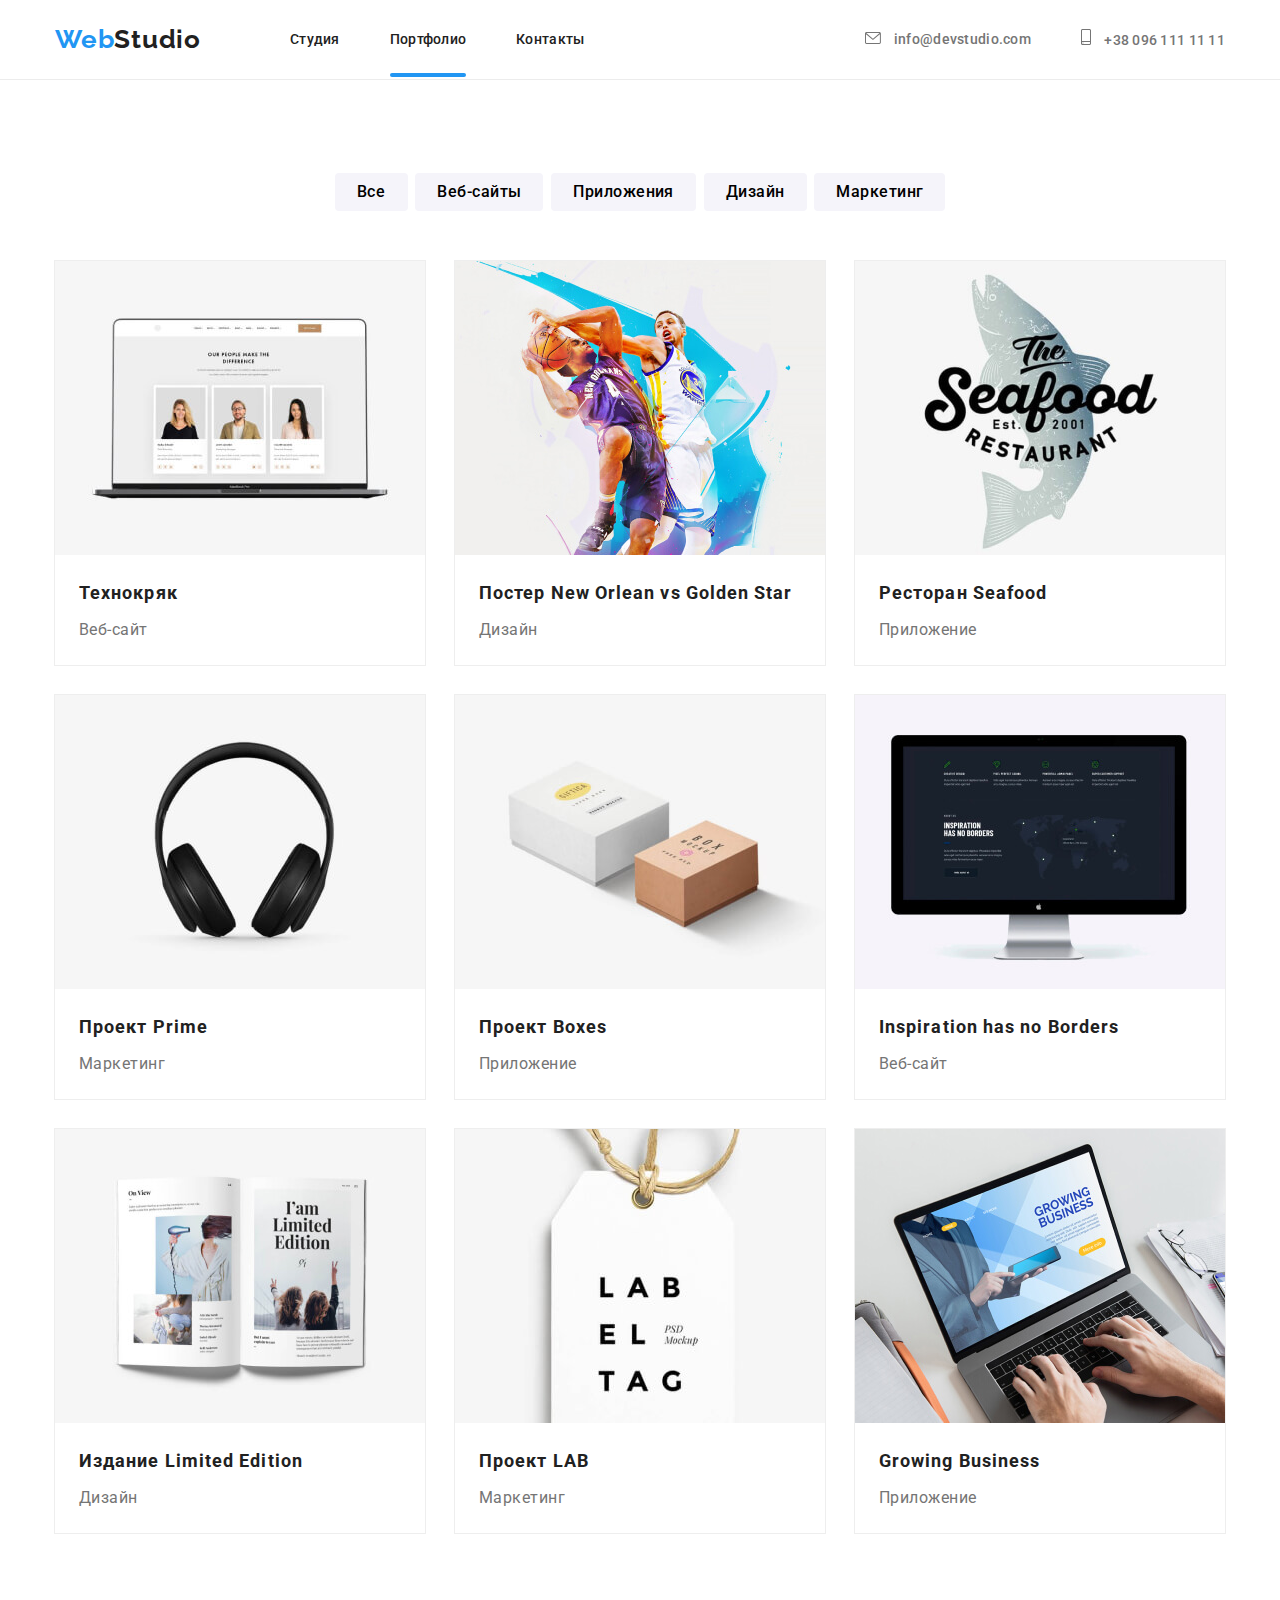
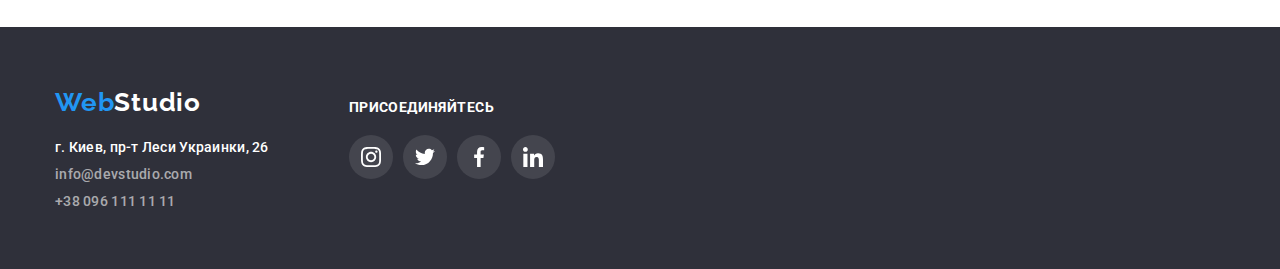
==== portfolio.html @ 3ea40f2e "Копирование (клонирование) предыдущей части" ====
<!DOCTYPE html>
<html lang="ru">

<head>
  <meta charset="UTF-8">
  <meta name="viewport" content="width=device-width, initial-scale=1.0">
  <title lang="en">webstudio</title>
  <link href="https://fonts.googleapis.com/css2?family=Raleway:wght@700&family=Roboto:wght@400;500;700;900&display=swap"
    rel="stylesheet">
  <link rel="stylesheet" href="https://cdnjs.cloudflare.com/ajax/libs/modern-normalize/1.0.0/modern-normalize.css" />
  <link rel="stylesheet" href="./css/styles.css">

</head>

<body class="body">
  <header class="header header-portfolio">
    <div class="container">
      <!--Навигация сайта-->
      <nav class="nav">
        <a href="./index.html" class="link">
          <p class="logo">Web<span class="span-logo">Studio</span></p>
        </a>
        <!--логотип будет рисунком-->
        <ul class="nav">
          <li class="list-item"><a href="./index.html" class="link text-nav text-nav-color">Студия</a></li>
          <li class="list-item"><a href="./portfolio.html"
              class="link text-nav text-nav-color link-current">Портфолио</a></li>
          <li class="list-item"><a href="" class="link text-nav text-nav-color">Контакты</a></li>
        </ul>
      </nav>
      <!--Контакты-->
      <address class="address">
        <ul class="address-item">
          <li class="list address-list-item icon-mail"><a href="mailto:info@devstudio.com"
              class="link text-nav contact-color">
              <svg class="header-mail-svg">
                <use href="./images/icon-svg/sprite.svg#icon-mail"></use>
              </svg>
              info@devstudio.com</a>
          </li>
          <li class="list address-list-item icon-phone"><a href="tel:+380961111111" class="link text-nav contact-color">
              <svg class="header-smartphone-svg">
                <use href="./images/icon-svg/sprite.svg#icon-smartphone"></use>
              </svg>
              +38 096 111 11 11</a></li>
        </ul>
      </address>
    </div>
  </header>

  <section class="portfolio">

    <div class="filter container">

      <ul class="filter-list list">
        <li><button class="filter-button" type="button">Все</button></li>
        <li><button class="filter-button" type="button">Веб-сайты</button></li>
        <li><button class="filter-button" type="button">Приложения</button></li>
        <li><button class="filter-button" type="button">Дизайн</button></li>
        <li><button class="filter-button" type="button">Маркетинг</button></li>
      </ul>

    </div>


    <div class="container">
      <ul class="flex-container">
        <li class="list sort-container-item">
          <div class="sort-thumb">
            <p class="ovrlay-text">
              Технокряк это современная площадка распространения коронавируса. Компании используют эту платформу для
              цифрового шпионажа и атак на защищённые сервера конкурентов.
            </p>
            <img class="img-portfolio-item" src="./images/portfolio/img-1.jpg"
              alt="на экране макбука фотографии двух женщин и мужчины с описанием их профилей">
          </div>

          <h2 class="portfolio-title">Технокряк</h2>
          <p class="portfolio-item portfolio-text-common">Веб-сайт</p>
        </li>
        <li class="list sort-container-item">
          <div class="sort-thumb">
            <p class="ovrlay-text">
              Технокряк это современная площадка распространения коронавируса. Компании используют эту платформу для
              цифрового шпионажа и атак на защищённые сервера конкурентов.
            </p>
            <img class="img-portfolio-item" src="./images/portfolio/img-2.jpg" alt="два баскетболиста боряться за мячь">
          </div>
          <h2 class="portfolio-title">Постер <span lang="en">New Orlean vs Golden Star</span></h2>
          <p class="portfolio-item portfolio-text-common">Дизайн</p>
        </li>
        <li class="list sort-container-item">
          <div class="sort-thumb">
            <p class="ovrlay-text">
              Технокряк это современная площадка распространения коронавируса. Компании используют эту платформу для
              цифрового шпионажа и атак на защищённые сервера конкурентов.
            </p>
            <img class="img-portfolio-item" src="./images/portfolio/img-3.jpg" alt="логотип компании с рисунком рыбы">
          </div>
          <h2 class="portfolio-title">Ресторан <span lang="en">Seafood</span></h2>
          <p class="portfolio-item portfolio-text-common">Приложение</p>
        </li>
        <li class="list sort-container-item">
          <div class="sort-thumb">
            <p class="ovrlay-text">
              Технокряк это современная площадка распространения коронавируса. Компании используют эту платформу для
              цифрового шпионажа и атак на защищённые сервера конкурентов.
            </p>
            <img class="img-portfolio-item" src="./images/portfolio/img-4.jpg" alt="большие наушники">
          </div>
          <h2 class="portfolio-title">Проект <span lang="en">Prime</span></h2>
          <p class="portfolio-item portfolio-text-common">Маркетинг</p>
        </li>
        <li class="list sort-container-item">
          <div class="sort-thumb">
            <p class="ovrlay-text">
              Технокряк это современная площадка распространения коронавируса. Компании используют эту платформу для
              цифрового шпионажа и атак на защищённые сервера конкурентов.
            </p>
            <img class="img-portfolio-item" src="./images/portfolio/img-5.jpg"
            alt="две рядомстоящие коробочки разных размеров">
          </div>
          <h2 class="portfolio-title">Проект <span lang="en">Boxes</span></h2>
          <p class="portfolio-item portfolio-text-common">Приложение</p>
        </li>
        <li class="list sort-container-item">
          <div class="sort-thumb">
            <p class="ovrlay-text">
              Технокряк это современная площадка распространения коронавируса. Компании используют эту платформу для
              цифрового шпионажа и атак на защищённые сервера конкурентов.
            </p>
            <img class="img-portfolio-item" src="./images/portfolio/img-6.jpg" alt="на экране монитора карта мира">
          </div>
          <h2 lang="en" class="portfolio-title">Inspiration has no Borders</h2>
          <p class="portfolio-item portfolio-text-common">Веб-сайт</p>
        </li>
        <li class="list sort-container-item">
          <div class="sort-thumb">
            <p class="ovrlay-text">
              Технокряк это современная площадка распространения коронавируса. Компании используют эту платформу для
              цифрового шпионажа и атак на защищённые сервера конкурентов.
            </p>
            <img class="img-portfolio-item" src="./images/portfolio/img-7.jpg"
            alt="открытая книга с тремя фото и описанием">
          </div>
          <h2 class="portfolio-title">Издание <span lang="en">Limited Edition</span></h2>
          <p class="portfolio-item portfolio-text-common">Дизайн</p>
        </li>
        <li class="list sort-container-item">
          <div class="sort-thumb">
            <p class="ovrlay-text">
              Технокряк это современная площадка распространения коронавируса. Компании используют эту платформу для
              цифрового шпионажа и атак на защищённые сервера конкурентов.
            </p>
            <img class="img-portfolio-item" src="./images/portfolio/img-8.jpg" alt="бумажный ярлык на веревочке">
          </div>
          <h2 class="portfolio-title">Проект <span lang="en">LAB</span></h2>
          <p class="portfolio-item portfolio-text-common">Маркетинг</p>
        </li>
        <li class="list sort-container-item">
          <div class="sort-thumb">
            <p class="ovrlay-text">
              Технокряк это современная площадка распространения коронавируса. Компании используют эту платформу для
              цифрового шпионажа и атак на защищённые сервера конкурентов.
            </p>
            <img class="img-portfolio-item" src="./images/portfolio/img-9.jpg" alt="человек печатает что-то на ноутбуке">
          </div>
          <h2 lang="en" class="portfolio-title">Growing Business</h2>
          <p class="portfolio-item portfolio-text-common">Приложение</p>
        </li>
      </ul>
    </div>
  </section>
  <!--Контактная информация FOOTER-->
  <footer class="footer">
    <!--логотип будет рисунком-->
    <div class="container footer-section footer-links">
      <div>
        <a href="./index.html" class="link">
          <p class="logo logo-footer">Web<span class="span-logo-footer">Studio</span></p>
        </a>
        <address>
          <ul class="footer-adsress">
            <li class="list footer-list-item"><a href="https://goo.gl/maps/oLF53C2D6kYeBcpo7" target="_blank"
                class="link text-nav map-text">
                г. Киев, пр-т Леси Украинки, 26</a></li>
            <li class="list footer-list-item"><a href="mailto:info@devstudio.com"
                class="link text-nav contact-color footer-contact-color">info@devstudio.com</a></li>
            <li class="list footer-list-item footer-adsress"><a href="tel:+380961111111"
                class="link text-nav contact-color footer-contact-color">+38 096
                111 11 11</a></li>
          </ul>
        </address>
      </div>
      <div>
        <h2 class="footer-title title text-common">ПРИСОЕДИНЯЙТЕСЬ</h2>
        <ul class="footer-list">
          <li class="footer-list-item"><a class="footer-list-link" href="https://www.instagram.com/">
              <svg class="footer-list-svg">
                <use href="./images/icon-svg/sprite.svg#icon-instagram"></use>
              </svg>
            </a></li>
          <li class="footer-list-item"><a class="footer-list-link" href="https://twitter.com/">
              <svg class="footer-list-svg">
                <use href="./images/icon-svg/sprite.svg#icon-twitter"></use>
              </svg>
            </a></li>
          <li class="footer-list-item"><a class="footer-list-link" href="https://www.facebook.com/">
              <svg class="footer-list-svg">
                <use href="./images/icon-svg/sprite.svg#icon-facebook"></use>
              </svg>
            </a></li>
          <li class="footer-list-item"><a class="footer-list-link" href="https://www.linkedin.com/">
              <svg class="footer-list-svg">
                <use href="./images/icon-svg/sprite.svg#icon-linkedin"></use>
              </svg>
            </a></li>
        </ul>
      </div>
    </div>

  </footer>
</body>

</html>
---- css/styles.css ----
:root {
--accent-color: #2196F3;
--main-font-color: #212121;
--secondary-font-color: #757575;
--text-dark-theme-color: #FFFFFF;
--text-backgrond-color-dark: #2F303A;
--icon-fill: #AFB1B8;
--sort-container-item: #EEEEEE;
--filter-button-bg: #f5f4fa;
}

*,
*::before,
*::after {
  margin: 0;
  padding: 0;
  box-sizing: border-box;
}

img {
  display: block;
}

/* ===========  COMPONENT  =========== */
body {
  font-family: "Roboto", sans-serif;
  font-style: normal;
  }

.list {
    list-style: none;
  }
.list-item {
    list-style: none;
  }

.link {
    text-decoration: none;

  }
.link:hover,
.link:focus {
  color: var(--accent-color);
}



.title {
font-weight: 700;
font-size: 36px;
line-height: 1.167;
color: var(--main-font-color);
}
.text-common {
  text-align: center;
  letter-spacing: 0.03em;
}

.container {
  width: 1200px;
  padding: 0 15px;
  margin: 0 auto;
  /* outline: 1px solid red; */
}
.backdrop {
  position: fixed;
  width: 100%;
  height: 100%;
  top: 0;
  left: 0;
  background-color: rgba(0, 0, 0, 0.2);
  transition: all 250ms cubic-bezier(0.4, 0, 0.2, 1);
}
.modal {
  position: absolute;
  top: 50%;
  left: 50%;
  transform: translate(-50%, -50%);
  width: 528px;
  height: 581px;
  background-color: var(--text-dark-theme-color);
}

.close-btn {
position: absolute;
cursor: pointer;
width: 30px;
height: 30px;
top: 8px;
right: 8px;
border: 1px solid rgba(0, 0, 0, 0.1);
border-radius: 50%;
background-color: var(--text-dark-theme-color);
}
.modal-close-svg {
width: 11px;
height: 11px;
}

.is-hidden {
opacity: 0;
visibility: hidden;
pointer-events: none;
}
/* ===========  END COMPONENT  =========== */

/* ===========  HEADER  =========== */
 .header {
    padding: 24px 0px;
    /* outline: 1px solid red; */
}

.header .container {
  display: flex;
  align-items: center;

}
.header-portfolio {
  padding: 24px 0px;
  outline: 1px solid #ECECEC;
}
.header-portfolio .container {
  display: flex;
  align-items: center;
}

.nav {
  display: flex;
  align-items: center;
}

.logo {
  font-family: Raleway;
  font-style: normal;
  font-weight: 700;
  font-size: 26px;
  line-height: 1.192;
  letter-spacing: 0.03em;
  color: var(--accent-color);

}
a .logo {
  margin-left: 0px;
  margin-right: 90px;
  max-width: 145px;
  /* в макете стоит 93 пикселя. я округлил до 90, как рекомендовал Лёша */
}

.nav .list-item:not(:last-child) {
margin-right: 50px;
}

.span-logo {
  color: var(--main-font-color);
}
.text-nav {
  font-weight: 500;
  font-style: normal;
  font-size: 14px;
  line-height: 1.143;
  letter-spacing: 0.02em;
}
.text-nav-color {
  color: var(--main-font-color);
  transition: color 250ms cubic-bezier(0.4, 0, 0.2, 1);
}
.contact-color {
  color: var(--secondary-font-color);
  transition: color 250ms cubic-bezier(0.4, 0, 0.2, 1);
}
.container .address-item {
  display: flex;
  align-items: center;
}
.address {
  margin-left: auto;
}

.address-list-item:not(:last-child) {
margin-right: 50px;
}

.header-mail-svg {
  width: 16px;
  height: 12px;
  fill: currentColor;
  margin-right: 10px;
}

.header-smartphone-svg {
  width: 10px;
  height: 16px;
  fill: currentColor;
  margin-right: 10px;
}

/* ===========  END HEADER  =========== */

/* ===========  HERO  =========== */
.hero {
  text-align: center;
  padding: 200px 15px;
  margin: 0 auto;

}


.hero-overlay  {
  height: 600px;
  max-width: 1600px;
  margin-left: auto;
  margin-right: auto;
  background-image: linear-gradient(to right,rgba(47, 48, 58, 0.4), rgba(47, 48, 58, 0.4)
  ) ,
  url("../images/hero/hero.png");
  background-size: cover;
}



.hero-title {
font-weight: 900;
font-size: 44px;
line-height: 1.5;
letter-spacing: 0.06em;
text-transform: uppercase;
color: var(--text-dark-theme-color);
padding-right: 252px;
padding-bottom: 30px;
padding-left: 252px;

}
.footer-list-link

.btn {
color: var(--text-dark-theme-color);
background-color: var(--accent-color);
width: 200px;
height: 50px;
left: 700px;
top: 430px;
font-weight: 700;
font-size: 16px;
line-height: 1.875;
letter-spacing: 0.06em;

border-radius: 4px;
cursor: pointer;
transition: color 250ms cubic-bezier(0.4, 0, 0.2, 1);
}

.btn:hover,
.btn:focus {
  box-shadow: 0px 4px 4px rgba(0, 0, 0, 0.15);
  color: var(--accent-color);
  background-color: var(--text-dark-theme-color);
}

.btn .container {
  width: 1170px;
  padding: 0 15px;
  margin: 0 auto;
}
/* ===========  END HERO  =========== */

/* ===========  ADVANTAGE  =========== */
.hidden-section-title {
display: none;
}

.advantage {
  padding-top: 94px;
  padding-bottom: 94px;
}

.advantage-section {
  display: flex;
  letter-spacing: 0px;
}

.advantage-section-item {
  letter-spacing: 0.03em;
}
.icon-antena::before {
background-image: url(../images/icon-svg/antenna.svg);
background-repeat: no-repeat;
background-position: center;
}

.icon-clock::before {
  background-image: url(../images/icon-svg/clock.svg);
  background-repeat: no-repeat;
  background-position: center;
}
.icon-diagram::before {
  background-repeat: no-repeat;
  background-position: center;
  background-image: url(../images/icon-svg/diagram.svg);
}
.icon-astronaut::before {
  background-image: url(../images/icon-svg/astronaut.svg);
  background-repeat: no-repeat;
  background-position: center;
  }


.advantage-section-item::before {
  content: "";
  display: inline-block;
  width: 270px;
  height: 120px;
  background-color: #F5F4FA;
  border-radius: 4px;
  margin-bottom: 30px;
}


.advantage-section-title {
  font-weight: 700;
  font-size: 14px;
  line-height: 1.143;
  text-transform: uppercase;
  color: var(--main-font-color);
  margin-bottom: 10px;
}

.section-item {
  font-weight: 400;
  font-size: 14px;
  line-height: 1.714;
  color: var(--secondary-font-color);
  max-width: 270px;
  margin-right: 30px;
 }

 .last-section-item {
   margin-right: 0px;
 }

/* ===========  END ADVANTAGE  =========== */

/* ===========  WHAT WE DO  =========== */
.whatwedo-title {
  margin-bottom: 50px;
}

.whatwedo {
padding-bottom: 94px;
}
.whatwedo-section {
  outline: 1px solid tomato;
}

.whatwedo-list {
  display: flex;
}
.whatwedo-item:not(:last-child) {
  margin-right: 30px;
}
.whatwedo-item {
  position: relative;
}
.whatwedo-thumb {
  position: absolute;
  bottom: 0;
  left: 0;
  background-color: rgba(47, 48, 58, 0.8);
  width: 100%;
  height: 24%;
}

.thumb-title {
  padding-top: 27px;
  padding-bottom: 27px;
  font-weight: 700;
  font-size: 14px;
  line-height: 1.143;
  text-align: center;
  letter-spacing: 0.03em;
  text-transform: uppercase;
  color: var(--text-dark-theme-color);


}

/* ===========  END WHAT WE DO  =========== */

/* ===========  TEAM  =========== */
.team {
  background: #F5F4FA;
  padding-top: 94px;
  padding-bottom: 94px;
}


.primary-team-title {
margin-bottom: 50px;
}
.team-list {
  display: flex;
}
.team-list-item {
background: var(--text-dark-theme-color);
box-shadow: 0px 1px 3px rgba(0, 0, 0, 0.12), 0px 1px 1px rgba(0, 0, 0, 0.14), 0px 2px 1px rgba(0, 0, 0, 0.2);
border-radius: 0px 0px 4px 4px;
}
.team-list-item:not(:last-child) {
  margin-right: 30px;

}
.team-img {
  margin-bottom: 30px;


}
.team-title {
  font-weight: 500;
  font-size: 16px;
  line-height: 1.187;
  color: var(--main-font-color);
  margin-bottom: 10px;
}
.team-text {
  font-size: 16px;
  line-height: 1.187;
}
.team-item {
  font-weight: 400;
  color: var(--secondary-font-color);
 }
/* ===========  END TEAM  =========== */

/* ===========  CLIENTS  =========== */
.clients-cont {
  padding-top: 94px;
  padding-bottom: 94px;
}

.clients-title {
margin-bottom: 50px;
}

.clients-list {
display: flex;
list-style: none;
}

.clients-item{

}

.clients-link {
  display: flex;
  align-items: center;
  justify-content: center;
  width: 170px;
  height: 90px;
  border: 1px solid var(--icon-fill);
  border-radius: 4px;
  color: var(--icon-fill);
  transition: color 250ms cubic-bezier(0.4, 0, 0.2, 1);
}

.clients-item:not(:last-child) {
  margin-right: 30px;
}

.clients-list-svg {
fill: currentColor;
}

.clients-link:hover,
.clients-link:focus {
  width: 170px;
  height: 90px;
  border: 1px solid var(--accent-color);
  color: var(--accent-color);
}
.client1 {
  width: 45px;
  height: 50px;
}
.client2 {
  width: 40px;
  height: 52px;
}
.client3 {
  width: 41px;
  height: 43px;
}
.client4 {
width: 80px;
height: 42px;
}
.client5 {
  width: 59px;
  height: 47px;
}
.client6 {
  width: 88px;
  height: 45px;
}

.social-links {
  display: flex;
  list-style: none;
  justify-content: center;
  padding-top: 16px;
  padding-bottom: 30px;
  margin-left: auto;
  margin-right: auto;
}

.social-list-item:not(:last-child) {
  margin-right: 10px;
}
.social-list-link {
  display: flex;
  align-items: center;
  justify-content: center;
  width: 44px;
  height: 44px;
  border-radius: 50%;
  background-color: var(--text-dark-theme-color);
  color:  var(--icon-fill);
  transition: color 250ms cubic-bezier(0.4, 0, 0.2, 1), background-color 250ms cubic-bezier(0.4, 0, 0.2, 1);
}

.social-list-svg {
  width: 20px;
  height: 20px;
  fill: currentColor;
}

.social-list-link:hover,
.social-list-link:focus {
  width: 44px;
  height: 44px;
  background-color: var(--accent-color);
  color: var(--text-dark-theme-color);
}
  /* ===========  END CLIENTS  =========== */

/* ===========  FOOTER  =========== */
.footer {
  padding-top: 60px;
  padding-bottom: 60px;
  background-color: var(--text-backgrond-color-dark);
}
.logo-footer {
  margin-bottom: 20px;
}

.footer-contact-color {
  color: rgba(255, 255, 255, 0.6);
}
.map-text {
  color: var(--text-dark-theme-color);
  transition: color 250ms cubic-bezier(0.4, 0, 0.2, 1);
}
.span-logo-footer {
  color: var(--text-dark-theme-color);
}
.footer-adsress {
  display: flex;
  flex-direction: column;
  margin-right: 70px;
  }
.footer-list-item:not(:last-child) {
  margin-bottom: 9px;
}
.footer-links {
  display: flex;
}
.footer-list {
  display: flex;
  list-style: none;
}
.footer-title {
  font-weight: 700;
  font-size: 14px;
  line-height: 1.143;
  letter-spacing: 0.03em;
  text-transform: uppercase;
  color: var(--text-dark-theme-color);
  padding-top: 12px;
  margin-bottom: 20px;
  text-align: left;
}

/* .footer-list-link {
  display: flex;
  align-items: center;
  justify-content: center;
  width: 44px;
  height: 44px;
  border-radius: 50%;
  background-color: rgba(255, 255, 255, 0.1);
} */
.footer-list-link:hover {
  background-color: var(--accent-color);
}
.footer-list-svg {
  width: 20px;
  height: 20px;
  fill: var(--text-dark-theme-color);
}
.footer-list-link {
  display: flex;
  align-items: center;
  justify-content: center;
  width: 44px;
  height: 44px;
  border-radius: 50%;
  background-color: rgba(255, 255, 255, 0.1);
  transition: background-color 250ms cubic-bezier(0.4, 0, 0.2, 1);


}

.footer-list-link:hover {
  background-color: var(--accent-color);
}
.footer-list-item:not(:last-child) {
  margin-right: 10px;
}
/* ===========  PORTFOLIO COMPONENT  =========== */
.portfolio-text-common {
font-size: 16px;
letter-spacing: 0.03em;
}

.portfolio {
  padding-top: 94px;
  padding-bottom: 94px;
}

.link-current {
position: relative;
padding-bottom: 30px;
}


.link-current::after {
  content: '';
  position: absolute;
  left: 0;
  bottom: 0;
  width: 100%;
  height: 4px;
  border-radius: 2px;
  background-color: var(--accent-color);

}
/* ===========  END PORTFOLIO COMPONENT  =========== */

/* ===========  PORTFOLIO BTN  =========== */
.filter {
  padding-bottom: 50px;
}
.filter-list {
  width: 611px;
  display: flex;
  justify-content: space-between;
  margin-left: auto;
  margin-right: auto;
}

.filter-button {
  font-weight: 500;
  font-size: 16px;
  line-height: 1.625;
  text-align: center;
  letter-spacing: 0.03em;
  color: var(--secondary-text-color);
  background-color: var(--filter-button-bg);
  border-style: none;
  min-width: 73px;
  height: 38px;
  padding: 6px 22px;
  border-radius: 4px;
  transition: color 250ms cubic-bezier(0.4, 0, 0.2, 1), background-color 250ms cubic-bezier(0.4, 0, 0.2, 1);
}

.filter-button:hover {

  color: var(--text-dark-theme-color);
  background-color: var(--accent-color);
  box-shadow: 0px 3px 1px rgba(0, 0, 0, 0.1), 0px 1px 2px rgba(0, 0, 0, 0.08), 0px 2px 2px rgba(0, 0, 0, 0.12);
  cursor: pointer;
}

/* ===========  END PORTFOLIO BTN  =========== */

/* ===========  PORTFOLIO SORT  =========== */
.flex-container {
  display: flex;
  flex-wrap: wrap;
}

.sort-container-item {
  margin-right: 30px;
  margin-bottom: 30px;
  outline: 1px solid var(--sort-container-item);
  transition: box-shadow 250ms cubic-bezier(0.4, 0, 0.2, 1);
}


.sort-thumb {
  position: relative;
  top: 0;
  left: 0;
  width: 370px;
  height: 294px;

  overflow: hidden;
  }

.sort-thumb:hover .ovrlay-text,
.sort-thumb:focus .ovrlay-text {
  transform: translateY(0);
}

  .ovrlay-text {
    position: absolute;
    width: 100%;
    height: 100%;
    padding: 63px 24px;
    font-weight: 400;
    font-size: 18px;
    line-height: 1.556;
    letter-spacing: 0.03em;
    color: var(--text-dark-theme-color);
    background: rgba(33, 150, 243, 0.9);
    transform: translateY(100%);
    transition: transform 250ms cubic-bezier(0.4, 0, 0.2, 1);

  }



.sort-container-item:hover,
.sort-container-item:focus {
  box-shadow: 0px 1px 1px rgba(0, 0, 0, 0.12), 0px 4px 4px rgba(0, 0, 0, 0.06), 1px 4px 6px rgba(0, 0, 0, 0.16);
}

.sort-container-item:nth-child(3n) {
  margin-right: 0px;
}
.sort-container-item:nth-last-child(-n+3) {
  margin-bottom: 0px;
}

.portfolio-title {
  font-weight: 700;
  font-size: 18px;
  line-height: 2;
  letter-spacing: 0.06em;
  color: var(--main-font-color);
  padding-top: 20px;
  padding-left: 24px;
  margin-bottom: 4px;
}
.portfolio-item {
  font-weight: 400;
  font-size: 16px;
  line-height: 1.875;
  color: var(--secondary-font-color);
  padding-left: 24px;
  margin-bottom: 20px;
}

.img-portfolio-item {
  margin-bottom: 20px;
}


/* ===========  END PORTFOLIO SORT  =========== */
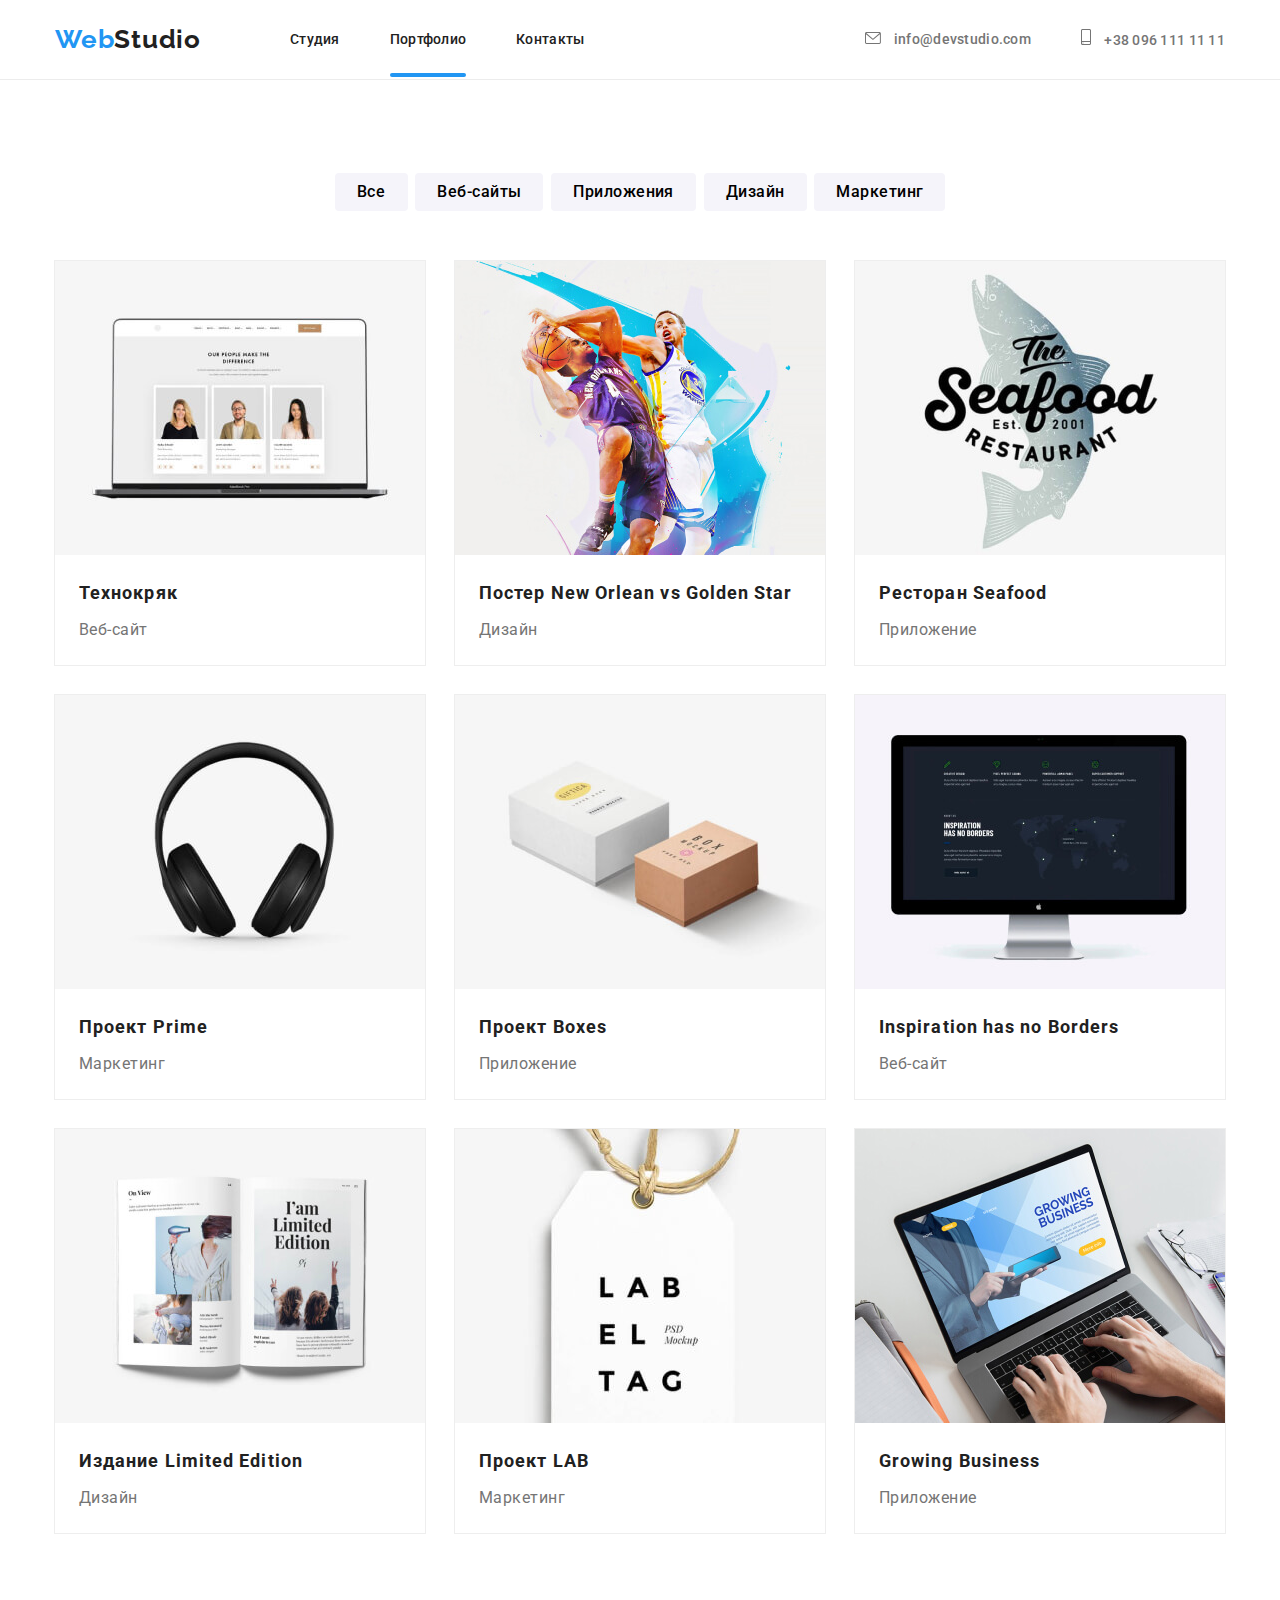
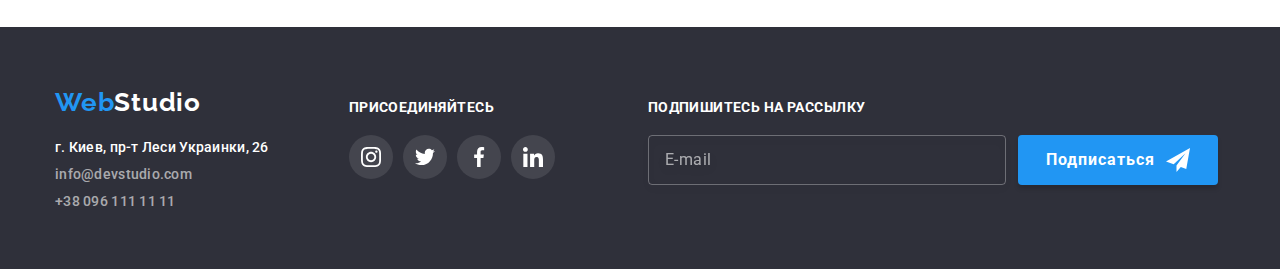
==== commit 0f5fb708: "Готово" ====
--- a/portfolio.html
+++ b/portfolio.html
@@ -192,7 +192,7 @@
           </ul>
         </address>
       </div>
-      <div>
+      <div class="footer-link-list">
         <h2 class="footer-title title text-common">ПРИСОЕДИНЯЙТЕСЬ</h2>
         <ul class="footer-list">
           <li class="footer-list-item"><a class="footer-list-link" href="https://www.instagram.com/">
@@ -217,8 +217,21 @@
             </a></li>
         </ul>
       </div>
-    </div>
-
+
+      <div class="form-footer">
+        <h2 class="footer-title title text-common">Подпишитесь на рассылку</h2>
+        <form action="#" method="GET" class="footer-form-area">
+          <input class="form-footer-name" type="email" name="footer-user-name" placeholder="E-mail" required>
+          <button class="form-footer-btn" type="submit">
+            Подписаться
+            <svg class="form-footer-icon" width="24px" height="24px">
+              <use href="./images/icon-svg/sprite.svg#icon-icon-send"></use>
+            </svg>
+          </button>
+        </form>
+      </div>
+
+    </div>
   </footer>
 </body>
 
--- a/css/styles.css
+++ b/css/styles.css
@@ -43,7 +43,17 @@
   color: var(--accent-color);
 }
 
-
+.visualy-hidden,
+.modal-form-check {
+position: absolute !important;
+clip: rect(1px 1px 1px 1px); /* IE6, IE7 */
+clip: rect(1px, 1px, 1px, 1px);
+padding: 0;
+border: 0;
+width: 0;
+height: 0;
+overflow: hidden;
+}
 
 .title {
 font-weight: 700;
@@ -62,24 +72,529 @@
   margin: 0 auto;
   /* outline: 1px solid red; */
 }
-.backdrop {
-  position: fixed;
+
+/* ===========  END COMPONENT  =========== */
+
+/* ===========  HEADER  =========== */
+ .header {
+    padding: 24px 0px;
+    /* outline: 1px solid red; */
+}
+
+.header .container {
+  display: flex;
+  align-items: center;
+
+}
+.header-portfolio {
+  padding: 24px 0px;
+  outline: 1px solid #ECECEC;
+}
+.header-portfolio .container {
+  display: flex;
+  align-items: center;
+}
+
+.nav {
+  display: flex;
+  align-items: center;
+}
+
+.logo {
+  font-family: Raleway;
+  font-style: normal;
+  font-weight: 700;
+  font-size: 26px;
+  line-height: 1.192;
+  letter-spacing: 0.03em;
+  color: var(--accent-color);
+
+}
+a .logo {
+  margin-left: 0px;
+  margin-right: 90px;
+  max-width: 145px;
+  /* в макете стоит 93 пикселя. я округлил до 90, как рекомендовал Лёша */
+}
+
+.nav .list-item:not(:last-child) {
+margin-right: 50px;
+}
+
+.span-logo {
+  color: var(--main-font-color);
+}
+.text-nav {
+  font-weight: 500;
+  font-style: normal;
+  font-size: 14px;
+  line-height: 1.143;
+  letter-spacing: 0.02em;
+}
+.text-nav-color {
+  color: var(--main-font-color);
+  transition: color 250ms cubic-bezier(0.4, 0, 0.2, 1);
+}
+.contact-color {
+  color: var(--secondary-font-color);
+  transition: color 250ms cubic-bezier(0.4, 0, 0.2, 1);
+}
+.container .address-item {
+  display: flex;
+  align-items: center;
+}
+.address {
+  margin-left: auto;
+}
+
+.address-list-item:not(:last-child) {
+margin-right: 50px;
+}
+
+.header-mail-svg {
+  width: 16px;
+  height: 12px;
+  fill: currentColor;
+  margin-right: 10px;
+}
+
+.header-smartphone-svg {
+  width: 10px;
+  height: 16px;
+  fill: currentColor;
+  margin-right: 10px;
+}
+
+/* ===========  END HEADER  =========== */
+
+/* ===========  HERO  =========== */
+.hero {
+  text-align: center;
+  padding: 200px 15px;
+  margin: 0 auto;
+
+}
+
+
+.hero-overlay  {
+  height: 600px;
+  max-width: 1600px;
+  margin-left: auto;
+  margin-right: auto;
+  background-image: linear-gradient(to right,rgba(47, 48, 58, 0.4), rgba(47, 48, 58, 0.4)
+  ) ,
+  url("../images/hero/hero.png");
+  background-size: cover;
+}
+
+
+
+.hero-title {
+font-weight: 900;
+font-size: 44px;
+line-height: 1.5;
+letter-spacing: 0.06em;
+text-transform: uppercase;
+color: var(--text-dark-theme-color);
+padding-right: 252px;
+padding-bottom: 30px;
+padding-left: 252px;
+}
+
+
+.btn,
+.modal-form-btn {
+color: var(--text-dark-theme-color);
+background-color: var(--accent-color);
+width: 200px;
+height: 50px;
+left: 700px;
+top: 430px;
+font-weight: 700;
+font-size: 16px;
+line-height: 1.875;
+letter-spacing: 0.06em;
+
+border-radius: 4px;
+cursor: pointer;
+transition: color 250ms cubic-bezier(0.4, 0, 0.2, 1);
+}
+
+.btn:hover,
+.btn:focus {
+  box-shadow: 0px 4px 4px rgba(0, 0, 0, 0.15);
+  color: rgb(213, 253, 194);
+  background-color: rgb(0, 82, 204);
+}
+
+.btn .container {
+  width: 1170px;
+  padding: 0 15px;
+  margin: 0 auto;
+}
+/* ===========  END HERO  =========== */
+
+/* ===========  ADVANTAGE  =========== */
+.hidden-section-title {
+display: none;
+}
+
+.advantage {
+  padding-top: 94px;
+  padding-bottom: 94px;
+}
+
+.advantage-section {
+  display: flex;
+  letter-spacing: 0px;
+}
+
+.advantage-section-item {
+  letter-spacing: 0.03em;
+}
+.icon-antena::before {
+background-image: url(../images/icon-svg/antenna.svg);
+background-repeat: no-repeat;
+background-position: center;
+}
+
+.icon-clock::before {
+  background-image: url(../images/icon-svg/clock.svg);
+  background-repeat: no-repeat;
+  background-position: center;
+}
+.icon-diagram::before {
+  background-repeat: no-repeat;
+  background-position: center;
+  background-image: url(../images/icon-svg/diagram.svg);
+}
+.icon-astronaut::before {
+  background-image: url(../images/icon-svg/astronaut.svg);
+  background-repeat: no-repeat;
+  background-position: center;
+  }
+
+
+.advantage-section-item::before {
+  content: "";
+  display: inline-block;
+  width: 270px;
+  height: 120px;
+  background-color: #F5F4FA;
+  border-radius: 4px;
+  margin-bottom: 30px;
+}
+
+
+.advantage-section-title {
+  font-weight: 700;
+  font-size: 14px;
+  line-height: 1.143;
+  text-transform: uppercase;
+  color: var(--main-font-color);
+  margin-bottom: 10px;
+}
+
+.section-item {
+  font-weight: 400;
+  font-size: 14px;
+  line-height: 1.714;
+  color: var(--secondary-font-color);
+  max-width: 270px;
+  margin-right: 30px;
+ }
+
+ .last-section-item {
+   margin-right: 0px;
+ }
+
+/* ===========  END ADVANTAGE  =========== */
+
+/* ===========  WHAT WE DO  =========== */
+.whatwedo-title {
+  margin-bottom: 50px;
+}
+
+.whatwedo {
+padding-bottom: 94px;
+}
+.whatwedo-section {
+  outline: 1px solid tomato;
+}
+
+.whatwedo-list {
+  display: flex;
+}
+.whatwedo-item:not(:last-child) {
+  margin-right: 30px;
+}
+.whatwedo-item {
+  position: relative;
+}
+.whatwedo-thumb {
+  position: absolute;
+  bottom: 0;
+  left: 0;
+  background-color: rgba(47, 48, 58, 0.8);
   width: 100%;
-  height: 100%;
-  top: 0;
-  left: 0;
-  background-color: rgba(0, 0, 0, 0.2);
-  transition: all 250ms cubic-bezier(0.4, 0, 0.2, 1);
-}
-.modal {
-  position: absolute;
-  top: 50%;
-  left: 50%;
-  transform: translate(-50%, -50%);
-  width: 528px;
-  height: 581px;
+  height: 24%;
+}
+
+.thumb-title {
+  padding-top: 27px;
+  padding-bottom: 27px;
+  font-weight: 700;
+  font-size: 14px;
+  line-height: 1.143;
+  text-align: center;
+  letter-spacing: 0.03em;
+  text-transform: uppercase;
+  color: var(--text-dark-theme-color);
+
+
+}
+
+/* ===========  END WHAT WE DO  =========== */
+
+/* ===========  TEAM  =========== */
+.team {
+  background: #F5F4FA;
+  padding-top: 94px;
+  padding-bottom: 94px;
+}
+
+
+.primary-team-title {
+margin-bottom: 50px;
+}
+.team-list {
+  display: flex;
+}
+.team-list-item {
+background: var(--text-dark-theme-color);
+box-shadow: 0px 1px 3px rgba(0, 0, 0, 0.12), 0px 1px 1px rgba(0, 0, 0, 0.14), 0px 2px 1px rgba(0, 0, 0, 0.2);
+border-radius: 0px 0px 4px 4px;
+}
+.team-list-item:not(:last-child) {
+  margin-right: 30px;
+
+}
+.team-img {
+  margin-bottom: 30px;
+
+
+}
+.team-title {
+  font-weight: 500;
+  font-size: 16px;
+  line-height: 1.187;
+  color: var(--main-font-color);
+  margin-bottom: 10px;
+}
+.team-text {
+  font-size: 16px;
+  line-height: 1.187;
+}
+.team-item {
+  font-weight: 400;
+  color: var(--secondary-font-color);
+ }
+/* ===========  END TEAM  =========== */
+
+/* ===========  CLIENTS  =========== */
+.clients-cont {
+  padding-top: 94px;
+  padding-bottom: 94px;
+}
+
+.clients-title {
+margin-bottom: 50px;
+}
+
+.clients-list {
+display: flex;
+list-style: none;
+}
+
+.clients-item{
+
+}
+
+.clients-link {
+  display: flex;
+  align-items: center;
+  justify-content: center;
+  width: 170px;
+  height: 90px;
+  border: 1px solid var(--icon-fill);
+  border-radius: 4px;
+  color: var(--icon-fill);
+  transition: color 250ms cubic-bezier(0.4, 0, 0.2, 1);
+}
+
+.clients-item:not(:last-child) {
+  margin-right: 30px;
+}
+
+.clients-list-svg {
+fill: currentColor;
+}
+
+.clients-link:hover,
+.clients-link:focus {
+  width: 170px;
+  height: 90px;
+  border: 1px solid var(--accent-color);
+  color: var(--accent-color);
+}
+.client1 {
+  width: 45px;
+  height: 50px;
+}
+.client2 {
+  width: 40px;
+  height: 52px;
+}
+.client3 {
+  width: 41px;
+  height: 43px;
+}
+.client4 {
+width: 80px;
+height: 42px;
+}
+.client5 {
+  width: 59px;
+  height: 47px;
+}
+.client6 {
+  width: 88px;
+  height: 45px;
+}
+
+.social-links {
+  display: flex;
+  list-style: none;
+  justify-content: center;
+  padding-top: 16px;
+  padding-bottom: 30px;
+  margin-left: auto;
+  margin-right: auto;
+}
+
+.social-list-item:not(:last-child) {
+  margin-right: 10px;
+}
+.social-list-link {
+  display: flex;
+  align-items: center;
+  justify-content: center;
+  width: 44px;
+  height: 44px;
+  border-radius: 50%;
   background-color: var(--text-dark-theme-color);
-}
+  color:  var(--icon-fill);
+  transition: color 250ms cubic-bezier(0.4, 0, 0.2, 1), background-color 250ms cubic-bezier(0.4, 0, 0.2, 1);
+}
+
+.social-list-svg {
+  width: 20px;
+  height: 20px;
+  fill: currentColor;
+}
+
+.social-list-link:hover,
+.social-list-link:focus {
+  width: 44px;
+  height: 44px;
+  background-color: var(--accent-color);
+  color: var(--text-dark-theme-color);
+}
+  /* ===========  END CLIENTS  =========== */
+
+/* ===========  FOOTER  =========== */
+.footer {
+  padding-top: 60px;
+  padding-bottom: 60px;
+  background-color: var(--text-backgrond-color-dark);
+}
+.logo-footer {
+  margin-bottom: 20px;
+}
+
+.footer-contact-color {
+  color: rgba(255, 255, 255, 0.6);
+}
+.map-text {
+  color: var(--text-dark-theme-color);
+  transition: color 250ms cubic-bezier(0.4, 0, 0.2, 1);
+}
+.span-logo-footer {
+  color: var(--text-dark-theme-color);
+}
+.footer-adsress {
+  display: flex;
+  flex-direction: column;
+  margin-right: 70px;
+  }
+.footer-list-item:not(:last-child) {
+  margin-bottom: 9px;
+}
+.footer-links {
+  display: flex;
+}
+.footer-list {
+  display: flex;
+  list-style: none;
+}
+.footer-title {
+  font-weight: 700;
+  font-size: 14px;
+  line-height: 1.143;
+  letter-spacing: 0.03em;
+  text-transform: uppercase;
+  color: var(--text-dark-theme-color);
+  padding-top: 12px;
+  margin-bottom: 20px;
+  text-align: left;
+}
+
+
+.footer-list-link:hover {
+  background-color: var(--accent-color);
+}
+.footer-list-svg {
+  width: 20px;
+  height: 20px;
+  fill: var(--text-dark-theme-color);
+}
+.footer-list-link {
+  display: flex;
+  align-items: center;
+  justify-content: center;
+  width: 44px;
+  height: 44px;
+  border-radius: 50%;
+  background-color: rgba(255, 255, 255, 0.1);
+  transition: background-color 250ms cubic-bezier(0.4, 0, 0.2, 1);
+}
+
+.footer-list-link:hover {
+  background-color: var(--accent-color);
+}
+.footer-list-item:not(:last-child) {
+  margin-right: 10px;
+}
+
+.footer-link-list {
+  margin-right: 93px;
+}
+
+
+
+ /*  =========== Modal ========= */
+
+
 
 .close-btn {
 position: absolute;
@@ -92,9 +607,15 @@
 border-radius: 50%;
 background-color: var(--text-dark-theme-color);
 }
+
 .modal-close-svg {
 width: 11px;
 height: 11px;
+transition: fill 250ms cubic-bezier(0.4, 0, 0.2, 1);
+}
+
+.modal-close-svg:hover {
+  fill: var(--accent-color);
 }
 
 .is-hidden {
@@ -102,528 +623,232 @@
 visibility: hidden;
 pointer-events: none;
 }
-/* ===========  END COMPONENT  =========== */
-
-/* ===========  HEADER  =========== */
- .header {
-    padding: 24px 0px;
-    /* outline: 1px solid red; */
-}
-
-.header .container {
+
+
+.modal-form-btn {
+    display: block;
+    margin: 0 auto;
+    border-width: 1px;
+
+}
+
+.modal-form-btn:hover,
+.modal-form-btn:focus {
+  box-shadow: 0px 4px 4px rgba(0, 0, 0, 0.15);
+  background-color: #188CE8;
+  /* opacity: 0.7; */
+}
+
+.backdrop {
+  position: fixed;
+  width: 100%;
+  height: 100%;
+  top: 0;
+  left: 0;
+  background-color: rgba(0, 0, 0, 0.2);
+  transition: all 250ms cubic-bezier(0.4, 0, 0.2, 1);
+}
+.modal {
+  position: absolute;
+  padding: 40px;
+  top: 50%;
+  left: 50%;
+  transform: translate(-50%, -50%);
+
+  width: 528px;
+  height: 581px;
+  background-color: var(--text-dark-theme-color);
+}
+
+.modal-form-icon {
+  position: absolute;
+  top: 50%;
+  left: 14px;
+  transform: translateY(-50%);
+}
+
+.modal-form {
+  display: flex;
+  flex-direction: column;
+  font-weight: 400;
+  font-size: 12px;
+  line-height: 1.167;
+  letter-spacing: 0.01em;
+  color: var(--secondary-font-color);
+}
+
+.modal-form-wrap {
+  position: relative;
+  display: block;
+  margin-top: 4px;
+}
+
+.title-modal {
+  margin-bottom: 12px;
+  font-weight: 700;
+  font-size: 20px;
+  line-height: 1.15;
+  text-align: center;
+  letter-spacing: 0.03em;
+}
+
+.modal-form-input,
+.modal-form-massage {
+  width: 100%;
+  height: 40px;
+  padding: 12px 12px 12px 42px;
+
+  border: 1px solid rgba(33, 33, 33, 0.2);
+  border-radius: 4px;
+}
+
+.modal-form-field:not(:last-child) {
+  margin-bottom: 10px;
+}
+
+.modal-form-massage {
+  height: 120px;
+  margin-top: 4px;
+  margin-bottom: 20px;
+  padding: 16px 12px;
+  resize: none;
+  outline: none;
+}
+
+.modal-form-input:focus,
+.modal-form-massage:focus {
+  outline: none;
+  border: 1px solid var(--accent-color);
+  border-radius: 4px;
+}
+
+.modal-form-input:focus + .modal-form-icon {
+  fill: var(--accent-color);
+}
+
+.licence-check {
   display: flex;
   align-items: center;
-
-}
-.header-portfolio {
-  padding: 24px 0px;
-  outline: 1px solid #ECECEC;
-}
-.header-portfolio .container {
+  justify-content: center;
+  margin-bottom: 30px;
+
+}
+
+.modal-form-policy {
   display: flex;
   align-items: center;
-}
-
-.nav {
-  display: flex;
-  align-items: center;
-}
-
-.logo {
-  font-family: Raleway;
-  font-style: normal;
-  font-weight: 700;
-  font-size: 26px;
-  line-height: 1.192;
-  letter-spacing: 0.03em;
-  color: var(--accent-color);
-
-}
-a .logo {
-  margin-left: 0px;
-  margin-right: 90px;
-  max-width: 145px;
-  /* в макете стоит 93 пикселя. я округлил до 90, как рекомендовал Лёша */
-}
-
-.nav .list-item:not(:last-child) {
-margin-right: 50px;
-}
-
-.span-logo {
-  color: var(--main-font-color);
-}
-.text-nav {
-  font-weight: 500;
-  font-style: normal;
-  font-size: 14px;
-  line-height: 1.143;
-  letter-spacing: 0.02em;
-}
-.text-nav-color {
-  color: var(--main-font-color);
-  transition: color 250ms cubic-bezier(0.4, 0, 0.2, 1);
-}
-.contact-color {
-  color: var(--secondary-font-color);
-  transition: color 250ms cubic-bezier(0.4, 0, 0.2, 1);
-}
-.container .address-item {
-  display: flex;
-  align-items: center;
-}
-.address {
-  margin-left: auto;
-}
-
-.address-list-item:not(:last-child) {
-margin-right: 50px;
-}
-
-.header-mail-svg {
-  width: 16px;
-  height: 12px;
-  fill: currentColor;
-  margin-right: 10px;
-}
-
-.header-smartphone-svg {
-  width: 10px;
-  height: 16px;
-  fill: currentColor;
-  margin-right: 10px;
-}
-
-/* ===========  END HEADER  =========== */
-
-/* ===========  HERO  =========== */
-.hero {
-  text-align: center;
-  padding: 200px 15px;
-  margin: 0 auto;
-
-}
-
-
-.hero-overlay  {
-  height: 600px;
-  max-width: 1600px;
-  margin-left: auto;
-  margin-right: auto;
-  background-image: linear-gradient(to right,rgba(47, 48, 58, 0.4), rgba(47, 48, 58, 0.4)
-  ) ,
-  url("../images/hero/hero.png");
-  background-size: cover;
-}
-
-
-
-.hero-title {
-font-weight: 900;
-font-size: 44px;
-line-height: 1.5;
-letter-spacing: 0.06em;
-text-transform: uppercase;
-color: var(--text-dark-theme-color);
-padding-right: 252px;
-padding-bottom: 30px;
-padding-left: 252px;
-
-}
-.footer-list-link
-
-.btn {
-color: var(--text-dark-theme-color);
-background-color: var(--accent-color);
-width: 200px;
-height: 50px;
-left: 700px;
-top: 430px;
-font-weight: 700;
-font-size: 16px;
-line-height: 1.875;
-letter-spacing: 0.06em;
-
-border-radius: 4px;
-cursor: pointer;
-transition: color 250ms cubic-bezier(0.4, 0, 0.2, 1);
-}
-
-.btn:hover,
-.btn:focus {
-  box-shadow: 0px 4px 4px rgba(0, 0, 0, 0.15);
-  color: var(--accent-color);
-  background-color: var(--text-dark-theme-color);
-}
-
-.btn .container {
-  width: 1170px;
-  padding: 0 15px;
-  margin: 0 auto;
-}
-/* ===========  END HERO  =========== */
-
-/* ===========  ADVANTAGE  =========== */
-.hidden-section-title {
-display: none;
-}
-
-.advantage {
-  padding-top: 94px;
-  padding-bottom: 94px;
-}
-
-.advantage-section {
-  display: flex;
-  letter-spacing: 0px;
-}
-
-.advantage-section-item {
-  letter-spacing: 0.03em;
-}
-.icon-antena::before {
-background-image: url(../images/icon-svg/antenna.svg);
-background-repeat: no-repeat;
-background-position: center;
-}
-
-.icon-clock::before {
-  background-image: url(../images/icon-svg/clock.svg);
-  background-repeat: no-repeat;
-  background-position: center;
-}
-.icon-diagram::before {
-  background-repeat: no-repeat;
-  background-position: center;
-  background-image: url(../images/icon-svg/diagram.svg);
-}
-.icon-astronaut::before {
-  background-image: url(../images/icon-svg/astronaut.svg);
-  background-repeat: no-repeat;
-  background-position: center;
-  }
-
-
-.advantage-section-item::before {
-  content: "";
-  display: inline-block;
-  width: 270px;
-  height: 120px;
-  background-color: #F5F4FA;
-  border-radius: 4px;
   margin-bottom: 30px;
 }
 
-
-.advantage-section-title {
-  font-weight: 700;
-  font-size: 14px;
-  line-height: 1.143;
-  text-transform: uppercase;
-  color: var(--main-font-color);
-  margin-bottom: 10px;
-}
-
-.section-item {
+.modal-form-policy,
+.modal-form-link {
   font-weight: 400;
   font-size: 14px;
   line-height: 1.714;
+  letter-spacing: 0.03em;
   color: var(--secondary-font-color);
-  max-width: 270px;
-  margin-right: 30px;
- }
-
- .last-section-item {
-   margin-right: 0px;
- }
-
-/* ===========  END ADVANTAGE  =========== */
-
-/* ===========  WHAT WE DO  =========== */
-.whatwedo-title {
-  margin-bottom: 50px;
-}
-
-.whatwedo {
-padding-bottom: 94px;
-}
-.whatwedo-section {
-  outline: 1px solid tomato;
-}
-
-.whatwedo-list {
-  display: flex;
-}
-.whatwedo-item:not(:last-child) {
-  margin-right: 30px;
-}
-.whatwedo-item {
+}
+
+.modal-form-policy::before {
+  display: inline-block;
+  content: "";
+  width: 16px;
+  height: 16px;
+  margin-right: 8px;
+  border: 2px solid black;
+  outline: none;
+  border-radius: 4px;
+}
+
+.modal-form-check:checked + .modal-form-policy::before {
+background-image: url(../images/icon-svg/licence-check.svg);
+background-repeat: no-repeat;
+background-position: center;
+border: 1px solid var(--accent-color);
+border-radius: 4px;
+
+}
+
+.modal-form-link {
+  color: var(--accent-color);
+  margin-left: 4px;
+}
+
+
+/* ============= END MODAL =========== */
+.footer-form-area {
+  display: inline-flex;
+  align-items: center;
+}
+
+.form-footer-name {
+  margin-right: 12px;
+  height: 50px;
+  width: 358px;
+  padding-left: 16px;
+
+  font-weight: 400;
+  font-size: 16px;
+  line-height: 1.25;
+  letter-spacing: 0.03em;
+
+  color: rgba(255, 255, 255, 0.3);
+  background-color: transparent;
+  border: 1px solid rgba(255, 255, 255, 0.3);
+  filter: drop-shadow(0px 4px 4px rgba(0, 0, 0, 0.15));
+  border-radius: 4px;
+  }
+
+  .form-footer-name::placeholder {
+    color: rgba(255, 255, 255, 0.6);
+  }
+
+.form-footer-name:focus,
+.form-footer-name:focus::placeholder {
+  background-color: rgb(232, 240, 254);
+  color: black;
+}
+
+.form-footer-btn {
   position: relative;
-}
-.whatwedo-thumb {
-  position: absolute;
-  bottom: 0;
-  left: 0;
-  background-color: rgba(47, 48, 58, 0.8);
-  width: 100%;
-  height: 24%;
-}
-
-.thumb-title {
-  padding-top: 27px;
-  padding-bottom: 27px;
+  width: 200px;
+  height: 50px;
+
+
   font-weight: 700;
-  font-size: 14px;
-  line-height: 1.143;
+  font-size: 16px;
+  line-height: 1.875;
   text-align: center;
-  letter-spacing: 0.03em;
-  text-transform: uppercase;
+  letter-spacing: 0.06em;
+  padding: 10px 62px 10px 28px;
+  border: none;
+  background: var(--accent-color);
+  border-radius: 4px;
+  box-shadow: 0px 4px 4px rgba(0, 0, 0, 0.15);
   color: var(--text-dark-theme-color);
-
-
-}
-
-/* ===========  END WHAT WE DO  =========== */
-
-/* ===========  TEAM  =========== */
-.team {
-  background: #F5F4FA;
-  padding-top: 94px;
-  padding-bottom: 94px;
-}
-
-
-.primary-team-title {
-margin-bottom: 50px;
-}
-.team-list {
-  display: flex;
-}
-.team-list-item {
-background: var(--text-dark-theme-color);
-box-shadow: 0px 1px 3px rgba(0, 0, 0, 0.12), 0px 1px 1px rgba(0, 0, 0, 0.14), 0px 2px 1px rgba(0, 0, 0, 0.2);
-border-radius: 0px 0px 4px 4px;
-}
-.team-list-item:not(:last-child) {
-  margin-right: 30px;
-
-}
-.team-img {
-  margin-bottom: 30px;
-
-
-}
-.team-title {
-  font-weight: 500;
-  font-size: 16px;
-  line-height: 1.187;
-  color: var(--main-font-color);
-  margin-bottom: 10px;
-}
-.team-text {
-  font-size: 16px;
-  line-height: 1.187;
-}
-.team-item {
-  font-weight: 400;
-  color: var(--secondary-font-color);
- }
-/* ===========  END TEAM  =========== */
-
-/* ===========  CLIENTS  =========== */
-.clients-cont {
-  padding-top: 94px;
-  padding-bottom: 94px;
-}
-
-.clients-title {
-margin-bottom: 50px;
-}
-
-.clients-list {
-display: flex;
-list-style: none;
-}
-
-.clients-item{
-
-}
-
-.clients-link {
-  display: flex;
-  align-items: center;
-  justify-content: center;
-  width: 170px;
-  height: 90px;
-  border: 1px solid var(--icon-fill);
-  border-radius: 4px;
-  color: var(--icon-fill);
-  transition: color 250ms cubic-bezier(0.4, 0, 0.2, 1);
-}
-
-.clients-item:not(:last-child) {
-  margin-right: 30px;
-}
-
-.clients-list-svg {
-fill: currentColor;
-}
-
-.clients-link:hover,
-.clients-link:focus {
-  width: 170px;
-  height: 90px;
-  border: 1px solid var(--accent-color);
-  color: var(--accent-color);
-}
-.client1 {
-  width: 45px;
-  height: 50px;
-}
-.client2 {
-  width: 40px;
-  height: 52px;
-}
-.client3 {
-  width: 41px;
-  height: 43px;
-}
-.client4 {
-width: 80px;
-height: 42px;
-}
-.client5 {
-  width: 59px;
-  height: 47px;
-}
-.client6 {
-  width: 88px;
-  height: 45px;
-}
-
-.social-links {
-  display: flex;
-  list-style: none;
-  justify-content: center;
-  padding-top: 16px;
-  padding-bottom: 30px;
-  margin-left: auto;
-  margin-right: auto;
-}
-
-.social-list-item:not(:last-child) {
-  margin-right: 10px;
-}
-.social-list-link {
-  display: flex;
-  align-items: center;
-  justify-content: center;
-  width: 44px;
-  height: 44px;
-  border-radius: 50%;
-  background-color: var(--text-dark-theme-color);
-  color:  var(--icon-fill);
   transition: color 250ms cubic-bezier(0.4, 0, 0.2, 1), background-color 250ms cubic-bezier(0.4, 0, 0.2, 1);
-}
-
-.social-list-svg {
-  width: 20px;
-  height: 20px;
-  fill: currentColor;
-}
-
-.social-list-link:hover,
-.social-list-link:focus {
-  width: 44px;
-  height: 44px;
-  background-color: var(--accent-color);
-  color: var(--text-dark-theme-color);
-}
-  /* ===========  END CLIENTS  =========== */
-
-/* ===========  FOOTER  =========== */
-.footer {
-  padding-top: 60px;
-  padding-bottom: 60px;
-  background-color: var(--text-backgrond-color-dark);
-}
-.logo-footer {
-  margin-bottom: 20px;
-}
-
-.footer-contact-color {
-  color: rgba(255, 255, 255, 0.6);
-}
-.map-text {
-  color: var(--text-dark-theme-color);
-  transition: color 250ms cubic-bezier(0.4, 0, 0.2, 1);
-}
-.span-logo-footer {
-  color: var(--text-dark-theme-color);
-}
-.footer-adsress {
-  display: flex;
-  flex-direction: column;
-  margin-right: 70px;
   }
-.footer-list-item:not(:last-child) {
-  margin-bottom: 9px;
-}
-.footer-links {
-  display: flex;
-}
-.footer-list {
-  display: flex;
-  list-style: none;
-}
-.footer-title {
-  font-weight: 700;
-  font-size: 14px;
-  line-height: 1.143;
-  letter-spacing: 0.03em;
-  text-transform: uppercase;
-  color: var(--text-dark-theme-color);
-  padding-top: 12px;
-  margin-bottom: 20px;
-  text-align: left;
-}
-
-/* .footer-list-link {
-  display: flex;
-  align-items: center;
-  justify-content: center;
-  width: 44px;
-  height: 44px;
-  border-radius: 50%;
-  background-color: rgba(255, 255, 255, 0.1);
-} */
-.footer-list-link:hover {
-  background-color: var(--accent-color);
-}
-.footer-list-svg {
-  width: 20px;
-  height: 20px;
-  fill: var(--text-dark-theme-color);
-}
-.footer-list-link {
-  display: flex;
-  align-items: center;
-  justify-content: center;
-  width: 44px;
-  height: 44px;
-  border-radius: 50%;
-  background-color: rgba(255, 255, 255, 0.1);
-  transition: background-color 250ms cubic-bezier(0.4, 0, 0.2, 1);
-
-
-}
-
-.footer-list-link:hover {
-  background-color: var(--accent-color);
-}
-.footer-list-item:not(:last-child) {
-  margin-right: 10px;
-}
+
+.form-footer-btn:hover {
+  outline: none;
+  border: none;
+  background-color: rgb(4, 4, 255);
+  color: #e3f5ff;
+
+}
+
+
+.form-footer-icon {
+    position: absolute;
+    top: 0;
+    right: 28px;
+    top: 50%;
+    transform: translateY(-50%);
+    fill: currentColor;
+}
+
+
+
 /* ===========  PORTFOLIO COMPONENT  =========== */
 .portfolio-text-common {
 font-size: 16px;
